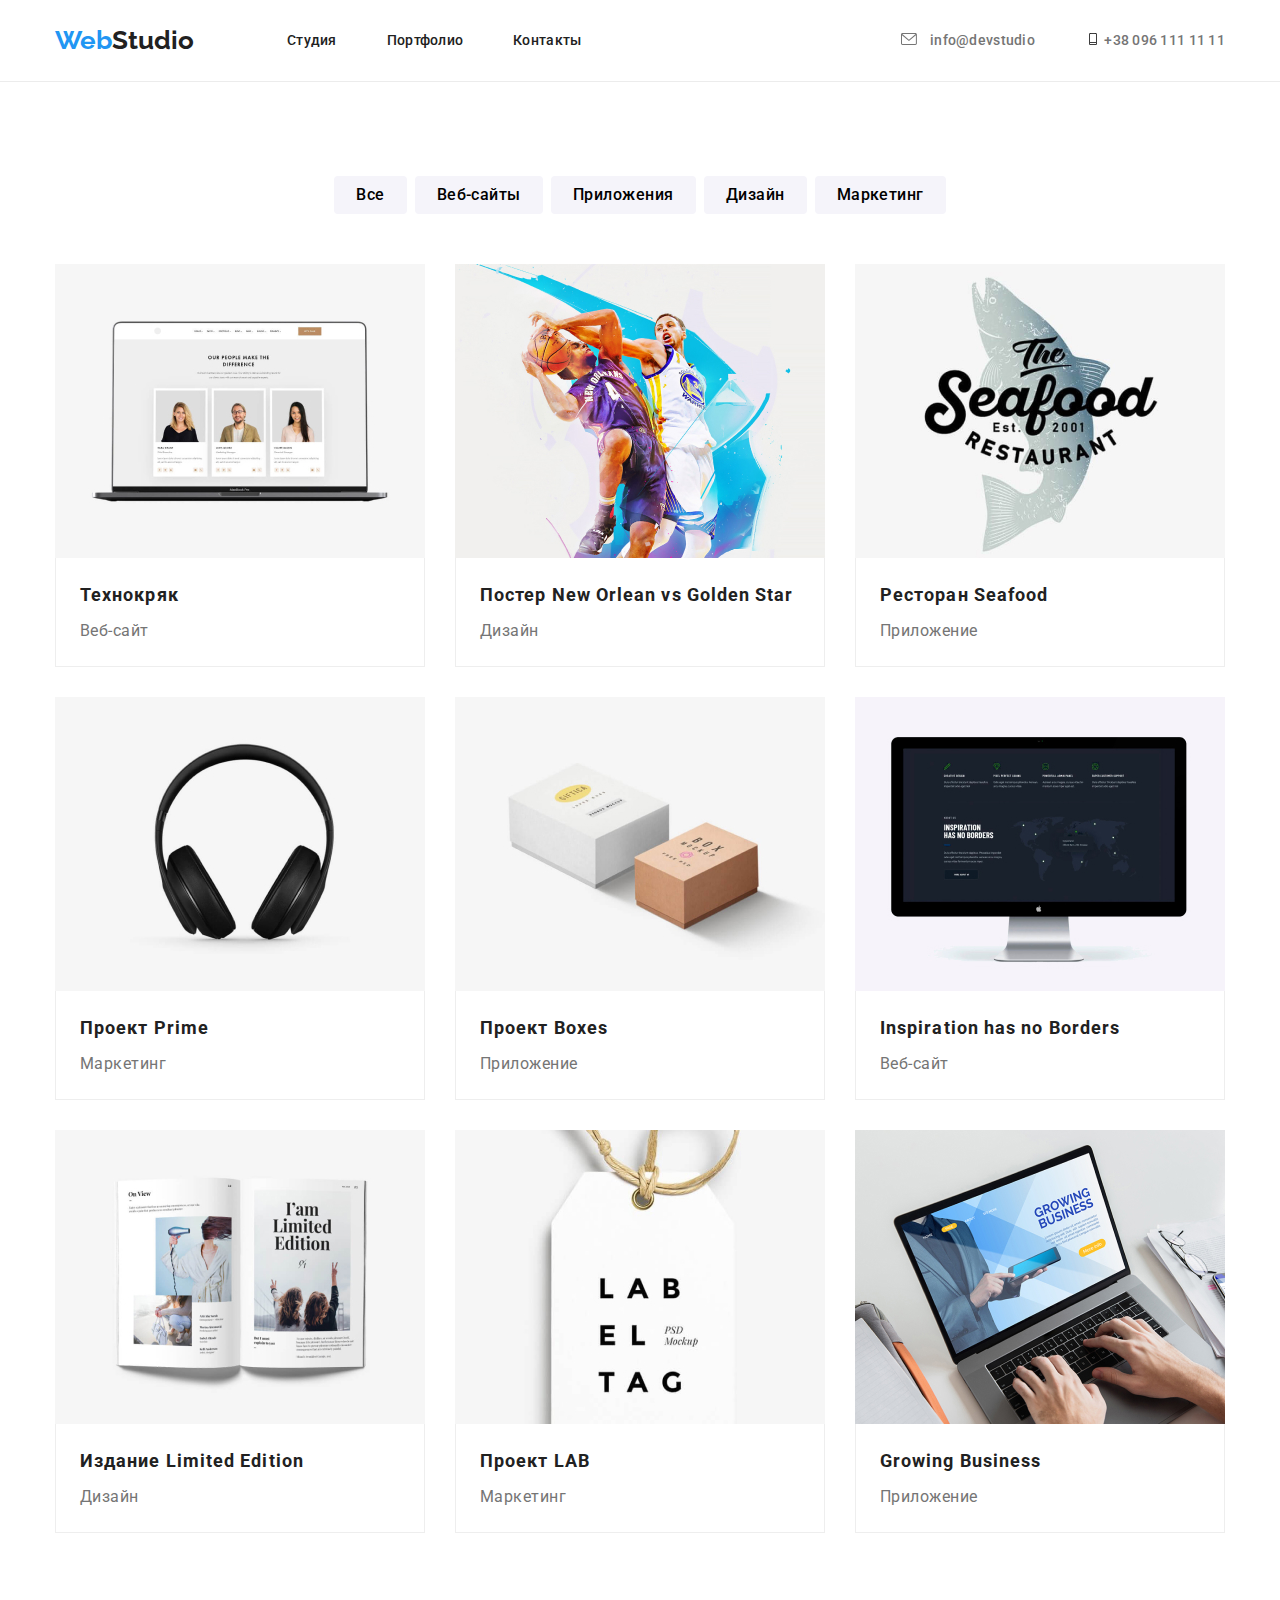
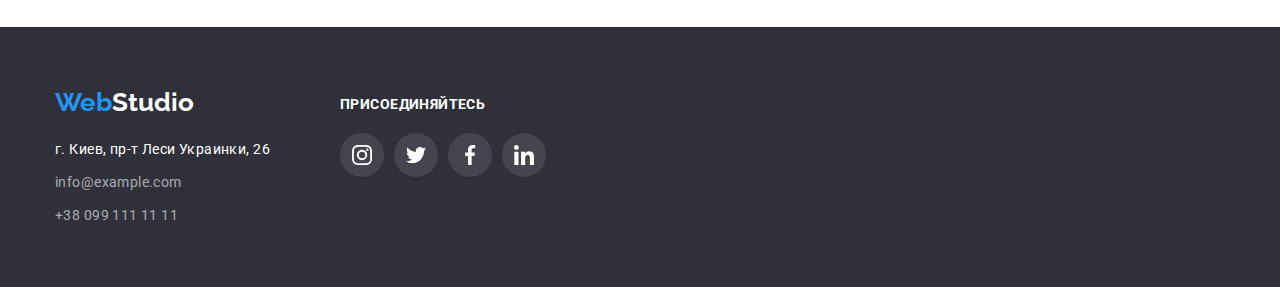
==== portfolio.html @ 3fc8c056 "work5" ====
<!DOCTYPE html>
<html lang="ru">
<head>
    <meta charset="UTF-8">
    <meta http-equiv="X-UA-Compatible" content="IE=edge">
    <meta name="viewport" content="width=device-width, initial-scale=1.0">
    <title>Document</title>
    <link rel="stylesheet" href="./css/modern-normalize.css">
    <link rel="stylesheet" href="./css/styles.css">
    <link href="https://fonts.googleapis.com/css2?family=Raleway:wght@700&family=Roboto:wght@400;500;700;900&display=swap"
        rel="stylesheet">
</head>
<body style="background: #E5E5E5;">
    <!-- Header -->
<header class="header">
    <div class="container auth-div">
        <nav class="auth-nav">
            <a class="webstudio text-decor" href=""><span class="web">Web</span>Studio</a>
            <ul class="site-ul">
                <li><a class="link-li text-decor" href="./index.html">Студия</a></li>
                <li><a class="link-li text-decor" href="./portfolio.html">Портфолио</a></li>
                <li><a class="link-li text-decor" href="">Контакты</a></li>
            </ul>
        </nav>
        <ul class="site-ul-li">
            <li>
                <a class="link text-decor" href="#"> <svg class="envelope" width="16" height="12">
                        <use href="./images/icons.svg#icon-envelope-hover">
                        </use>
                    </svg> info@devstudio</a>
            </li>
            <li>
                <a class="link text-decor" href="#"> <svg class="smarthone" width="16" height="12">
                        <use href="./images/icons.svg#icon-Vector"></use>
                    </svg> +38 096 111 11 11</a>
            </li>
        </ul>
    </div>
</header>
<!-- Main -->
    <main>
        <section class="section" style="background-color:#FFFFFF;">
            <div class="container">
                <ul class="btn-ul">
                    <li>
                        <button class="btn-li" type="button">Все</button>
                    </li>
                    <li>
                        <button class="btn-li" type="button">Веб-сайты</button>
                    </li>
                    <li>
                        <button class="btn-li" type="button">Приложения</button>
                    </li>
                    <li>
                        <button class="btn-li" type="button">Дизайн</button>
                    </li>
                    <li>
                        <button class="btn-li" type="button">Маркетинг</button>
                    </li>
                </ul>
                <h1 class="projects">Проекти</h1>
                <ul class="images">
                    <li class="images-link">
                        <a class="cards" href="">
                            <img class="img-item" src="./images/img8.jpg" width="370" alt="Веб-сайт">
                            <div class="div-title">
                                <h2 class="title">Технокряк</h2>
                                <p class="title-p">Веб-сайт</p>
                            </div>
                        </a>
                    </li>
                    <li class="images-link">
                        <a class="cards" href="">
                                                    <img class="img-item" src="./images/img9.jpg" width="370" alt="Постер New Orlean vs Golden Star">
                                                    <div class="div-title">
                                                        <h2 class="title">Постер New Orlean vs Golden Star</h2>
                                                        <p class="title-p">Дизайн</p>
                                                    </div>
                        </a>
                    </li>
                    <li class="images-link">
                        <a class="cards" href="">
                                                    <img class="img-item" src="./images/img10.jpg" width="370" alt="Ресторан Seafood">
                                                    <div class="div-title">
                                                        <h2 class="title">Ресторан Seafood</h2>
                                                        <p class="title-p">Приложение</p>
                                                    </div>
                        </a>
                    </li>
                    <li class="images-link">
                        <a class="cards" href="">
                                                    <img class="img-item" src="./images/img11.jpg" width="370" alt="наушники">
                                                    <div class="div-title">
                                                        <h2 class="title">Проект Prime</h2>
                                                        <p class="title-p">Маркетинг</p>
                                                    </div>
                        </a>
                    </li>
                    <li class="images-link">
                        <a class="cards" href="">
                                                    <img class="img-item" src="./images/img12.jpg" width="370" alt="две коробки">
                                                    <div class="div-title">
                                                        <h2 class="title">Проект Boxes</h2>
                                                        <p class="title-p">Приложение</p>
                                                    </div>
                        </a>
                    </li>
                    <li class="images-link">
                        <a class="cards" href="">
                                                    <img class="img-item" src="./images/img13.jpg" width="370" alt="монитор">
                                                    <div class="div-title">
                                                        <h2 class="title">Inspiration has no Borders</h2>
                                                        <p class="title-p">Веб-сайт</p>
                                                    </div>
                        </a>
                    </li>
                    <li class="images-link">
                        <a class="cards" href="">
                                                    <img class="img-item" src="./images/img14.jpg" width="370" alt="журнал">
                                                    <div class="div-title">
                                                        <h2 class="title">Издание Limited Edition</h2>
                                                        <p class="title-p">Дизайн</p>
                                                    </div>
                        </a>
                    </li>
                    <li class="images-link">
                        <a class="cards" href="">
                                                    <img class="img-item" src="./images/img15.jpg" width="370" alt="єтикетка">
                                                    <div class="div-title">
                                                        <h2 class="title">Проект LAB</h2>
                                                        <p class="title-p">Маркетинг</p>
                                                    </div>
                        </a>
                    </li>
                    <li class="images-link">
                        <a class="cards" href="">
                                                    <img class="img-item" src="./images/img16.jpg" width="370" alt="Приложение Growing Business">
                                                    <div class="div-title">
                                                        <h2 class="title">Growing Business</h2>
                                                        <p class="title-p">Приложение</p>
                                                    </div>
                        </a>
                    </li>
                </ul>
            </div>
        </section>
    </main>
    <!-- Footer -->
    <footer>
        <div class="container footers">
            <div class="footer-addres">
                <a class="webstudio-footer text-decor" href=""><span class="web">Web</span>Studio</a>
                <address class="address text-decor">г. Киев, пр-т Леси Украинки, 26</address>
                <ul class="email-link">
                    <li><a class="email text-decor" href="">info@example.com</a></li>
                    <li><a class="email text-decor" href="">+38 099 111 11 11</a></li>
                </ul>
            </div>
            <div class="footer-icons">
                <p class="footer-p">присоединяйтесь</p>
                <ul class="footer-icons-ul">
                    <li><a class="footer-icons-a" href="">
                            <svg class="footer-icon-item" width="20" height="20">
                                <use href="./images/icons.svg#icon-instagram-2"></use>
                            </svg>
                        </a></li>
                    <li><a class="footer-icons-a" href="">
                            <svg class="footer-icon-item" width="20" height="20">
                                <use href="./images/icons.svg#icon-twitter-1"></use>
                            </svg>
                        </a></li>
                    <li><a class="footer-icons-a" href="">
                            <svg class="footer-icon-item" width="20" height="20">
                                <use href="./images/icons.svg#icon-facebook-1"></use>
                            </svg>
                        </a></li>
                    <li><a class="footer-icons-a" href="">
                            <svg class="footer-icon-item" width="20" height="20">
                                <use href="./images/icons.svg#icon-linkedin-1"></use>
                            </svg>
                        </a></li>
                </ul>
            </div>
        </div>
    </footer>
</body>
</html>
---- css/styles.css ----
body {
    background-color: #FFFFFF;
    font-family: 'Roboto';
    color: #212121;
    font-weight: 400;
}
h1, h2, h3, ul, p {
        margin: 0;
        padding: 0;
}
ul {
    list-style: none;
}
.text-decor {
    text-decoration: none;
}
/* Header */
.header {
    background: #FFFFFF;
    border-bottom: 1px solid #ECECEC;
}
.auth-div {
        display: flex;
        align-items: center;
}
.auth-nav {
        display: flex;
        align-items: center;

}
.webstudio {
        font-family:'Raleway';
        font-weight: 700;
        font-size: 26px;
        line-height: 1.19;
        color: #212121;
        display: block;
        padding-top: 25px;
        padding-bottom: 25px;
}
.web {
    color:#2196F3;
}
.site-nav {
        display: flex;
        margin-right: 50px;
}
 .site-nav li:not(:last-child) {
        margin-right: 50px;
 }
 .site-ul {
        display: flex;
        margin-left: 93px;
 }
 .site-ul-li {
        display: flex;
        margin-left: auto;
 }
.site-ul li:not(:last-child) {
        margin-right: 50px;
}
.site-ul-li li:not(:last-child) {
        margin-right: 50px;
}

.link-li{
        font-weight: 500;
        font-size: 14px;
        line-height: 1.14;
        letter-spacing: 0.02em;
        color: #212121;
        padding-top: 32px;
        padding-bottom: 32px;
}
.link {
        font-weight: 500;
        font-size: 14px;
        line-height: 1.14;
        letter-spacing: 0.02em;
        color: #757575;
        padding-top: 32px;
        padding-bottom: 32px;
}

.link-li:hover, .link-li:focus {
    color: #2196F3;
}

.link:hover .smarthone , .link:focus .smarthone {
        fill: #2196F3;
}
.envelope {
        margin-right: 10px;
        fill: #757575;
}
.link:hover .envelope,
.link:focus .envelope {
        fill: #2196F3;
}
.link:hover, .link:focus {
        color: #2196F3;
}
/* Main */
.container {
        width: 1200px;
        margin-left: auto;
        margin-right: auto;
        padding-left: 15px;
        padding-right: 15px;
}

.section {
        padding-top: 94px;
        padding-bottom: 94px;
}

  /* < !-- Рішення --> */
.hero {
        text-align: center;
        background-color: rgba(47, 48, 58, 0.4);
        padding-top: 200px;
        padding-bottom: 200px;
        margin-left: auto;
        margin-right: auto;
        max-width: 1600px;
        height: 600px;
        box-shadow: 0px 4px 4px rgba(0, 0, 0, 0.25);
        background-image:
        linear-gradient(to right, rgba(47, 48, 58, 0.4), rgba(47, 48, 58, 0.4)), 
        url(../images/Img17.jpg);
        background-position: center;
        background-size: cover;
        background-repeat: no-repeat;
        
}
.decision {
        font-weight: 900;
        font-size: 44px;
        line-height: 1.36;
            letter-spacing: 0.06em;
            text-transform: uppercase;
            color: #FFFFFF; 
            margin-top: 0;
            margin-bottom: 30px;
}

.btn {
        display: inline-block;
        font-weight: 700;
        font-size: 16px;
        line-height: 1.88;
            text-align: center;
            letter-spacing: 0.06em;
            color: #FFFFFF;
            background-color: #2196F3;
            border: none;
            cursor: pointer;
            min-width: 200px;
            height: 50px;
            padding: 10px 32px;
}
.backdrop.is-hidden {
        visibility: hidden;
        opacity: 0;
        pointer-events: none;
}
.modal {
        background-color: #FFFFFF;
        width: 528px;
        height: 581px;
        position: absolute;
        left: 31%;
        top: 32%;
}
.btn-modal {
        width: 30px;
        height: 30px;
        position: absolute;
        top: 0;
        right: 0;
}
/* < !-- Увага,
пунктуальність,
планування та сучасні технології --> */

.section-tehnologi {
        padding-bottom: 0;
}
.job {
        display: flex;
}
.job li:not(:last-child) {
        margin-right: 30px;
}
.job-li {
        width: 270px;
}
.div-tehnologi {
        background-color: #F5F4FA;
        width: 270px;
        height: 120px;
        border-radius: 4px;
        margin-bottom: 30px;
                justify-content: center;
                        align-items: center;
                        display: flex;
}

.menu {
        font-weight: 700;
        font-size: 14px;
        line-height: 1.14;
        letter-spacing: 0.03em;
        text-transform: uppercase;
        color: #212121;
        margin-bottom: 10px;
}
.submenu {
        font-size: 14px;
        line-height: 1.71;
        letter-spacing: 0.03em;
        color: #757575;
}
  /* < !-- Чим ми займаємось --> */
.work {
        font-weight: 700;
        font-size: 36px;
        line-height: 1.17;
        text-align: center;
        letter-spacing: 0.03em;
        color: #212121;
        margin-bottom: 50px;
}
.work-ul {
        display: flex;
}
.work-ul li:not(:last-child) {
        margin-right: 30px;
}
 /* < !-- Команда --> */
.team {
        font-weight: 700;
        font-size: 36px;
        line-height: 1.17;
        text-align: center;
        letter-spacing: 0.03em;
        color: #212121;
        margin-bottom: 50px;
} 
 .team-ul {
        display: flex;
 }
 .team-ul li:not(:last-child) {
        margin-right: 30px;
 }
 .team-li {
        border-radius: 0px 0px 4px 4px;
        background: #FFFFFF;
        box-shadow: 0px 1px 3px rgba(0, 0, 0, 0.12), 0px 1px 1px rgba(0, 0, 0, 0.14), 0px 2px 1px rgba(0, 0, 0, 0.2);
 }
.icon-ul {
        display: flex;
        padding: 16px 32px 30px 32px;
}
.icon-ul li:not(:last-child) {
        margin-right: 10px;
}
.icon-link {
        width: 44px;
        height: 44px;
        border-radius: 50%;
         border: none;
         display: flex;
         align-items: center;
         justify-content: center;
}
.icon-link:hover, .icon-link:focus {
        background-color: #2196F3;
}
.icon-item {
        fill: #AFB1B8;
        width: 20px;
        height: 20px;
}
.icon-link:hover .icon-item,
.icon-link:focus .icon-item {
        fill: #FFFFFF;
}
.member {
        font-weight: 500;
        font-size: 16px;
        line-height: 1.19;
        text-align: center;
        letter-spacing: 0.03em;
        color: #212121;
}
.kind {
        font-size: 16px;
        line-height: 1.19;
        text-align: center;
        letter-spacing: 0.03em;
        color: #757575;
        margin-top: 10px;
}
.div-p {
        padding-top: 30px;
}
/* Clients */
.clients {
        font-weight: 700;
                font-size: 36px;
                line-height: 1.17;
                text-align: center;
                letter-spacing: 0.03em;
                color: #212121;
}
.clients-ul {
        display: flex;
        margin-top: 50px;
}
.clients-ul li:not(:last-child) {
        margin-right: 30px;
}
.clients-a {
        border: 1px solid #AFB1B8;
        border-radius: 4px;
        width: 170px;
        height: 92px;
        display: flex;
        align-items: center;
        justify-content: center;
}

.logo:hover, .logo:focus {
        fill: #2196F3;
}
.clients-a:hover .logo,
.clients-a:focus .logo {
        fill: #2196F3;
}
.clients-a:hover, .clients-a:focus {
        border: 1px solid #2196F3;
}

.logo {
        fill: #AFB1B8;
}

/* Footer */
.footers {
        display: flex;
}
.footer-icons {
        margin-top: 10px;
        margin-left: 70px;
}
.footer-p {
        color: #FFFFFF;
        font-style: normal;
font-weight: 700;
font-size: 14px;
line-height: 1.14;
letter-spacing: 0.03em;
text-transform: uppercase;
}
.footer-icons-ul {
        display: flex;
        margin-top: 20px;
}
.footer-icons-ul li:not(:last-child) {
        margin-right: 10px;
}
.footer-icons-a {
        width: 44px;
        height: 44px;
        border-radius: 50%;
         border: none;
         display: flex;
         align-items: center;
         justify-content: center;
        background: rgba(255, 255, 255, 0.1);
}
.footer-icons-a:hover, .footer-icons-a:focus {
        background-color: #2196F3;
}
.footer-icon-item {
        fill:#FFFFFF;
}
.webstudio-footer {
    font-family: 'Raleway';
        font-weight: 700;
        font-size: 26px;
        line-height: 1.19;
        color: #FFFFFF;
        margin-top: 0px;
        display: inline-block;
}
.address {
        font-style: normal;
        font-size: 14px;
        line-height: 1.71;
        letter-spacing: 0.03em;
        color: #FFFFFF;
        margin-top: 20px;
}

.email {
        font-size: 14px;
        line-height: 1.71;
        letter-spacing: 0.03em;
        color: rgba(255, 255, 255, 0.6);
}
.email:hover, .email:focus {
    color: #2196F3;
}
.email-link li {
        margin-top: 9px;
}
footer {
    background-color: #2F303A;
margin-top: 0;
        margin-bottom: 0;
        padding-top: 60px;
        padding-bottom: 60px;
}

/* Portfolio */
.btn-li {
        font-weight: 500;
        font-size: 16px;
        line-height: 1.63;
        letter-spacing: 0.03em;
        border: none;
        cursor: pointer;
        padding: 6px 22px;
        background-color: #F5F4FA;
        border-radius: 4px;
}
.btn-ul li:not(:last-child) {
        margin-right: 8px;
}
.btn-li:hover, .btn-li:focus {
    background-color: #2196F3;
    color: #FFFFFF;
    box-shadow: 0px 3px 1px rgba(0, 0, 0, 0.1), 0px 1px 2px rgba(0, 0, 0, 0.08), 0px 2px 2px rgba(0, 0, 0, 0.12);
}
.btn-ul {
        display: flex;
        justify-content: center;
        margin-bottom: 50px;
}
.title {
        font-family: 'Roboto';
        font-weight: 700;
        font-size: 18px;
        line-height: 1.88;
        letter-spacing: 0.06em;
        color: #212121;
}
.title-p {
        font-size: 16px;
        line-height: 1.88;
        letter-spacing: 0.03em;
        color: #757575;
        margin-top: 4px;
}
.div-title {
        border-right: 1px solid #EEEEEE;
        border-left: 1px solid #EEEEEE;
        border-bottom: 1px solid #EEEEEE;
        padding: 20px 24px;
}
.projects {
        display: none;
}
.cards {
        display: block;
        text-decoration: none;
}
.cards:hover {
        box-shadow: 0px 1px 1px rgba(0, 0, 0, 0.12), 0px 4px 4px rgba(0, 0, 0, 0.06), 1px 4px 6px rgba(0, 0, 0, 0.16);
}
.images {

        display: flex;
        flex-wrap: wrap;
}
.images-link {
        margin-right: 30px;
        margin-bottom: 30px;
}
.images-link:nth-child(3n) {
        margin-right: 0;
}
.images-link:nth-child(n+6) {
        margin-bottom: 0;
}
.img-item {
        display: block;
}
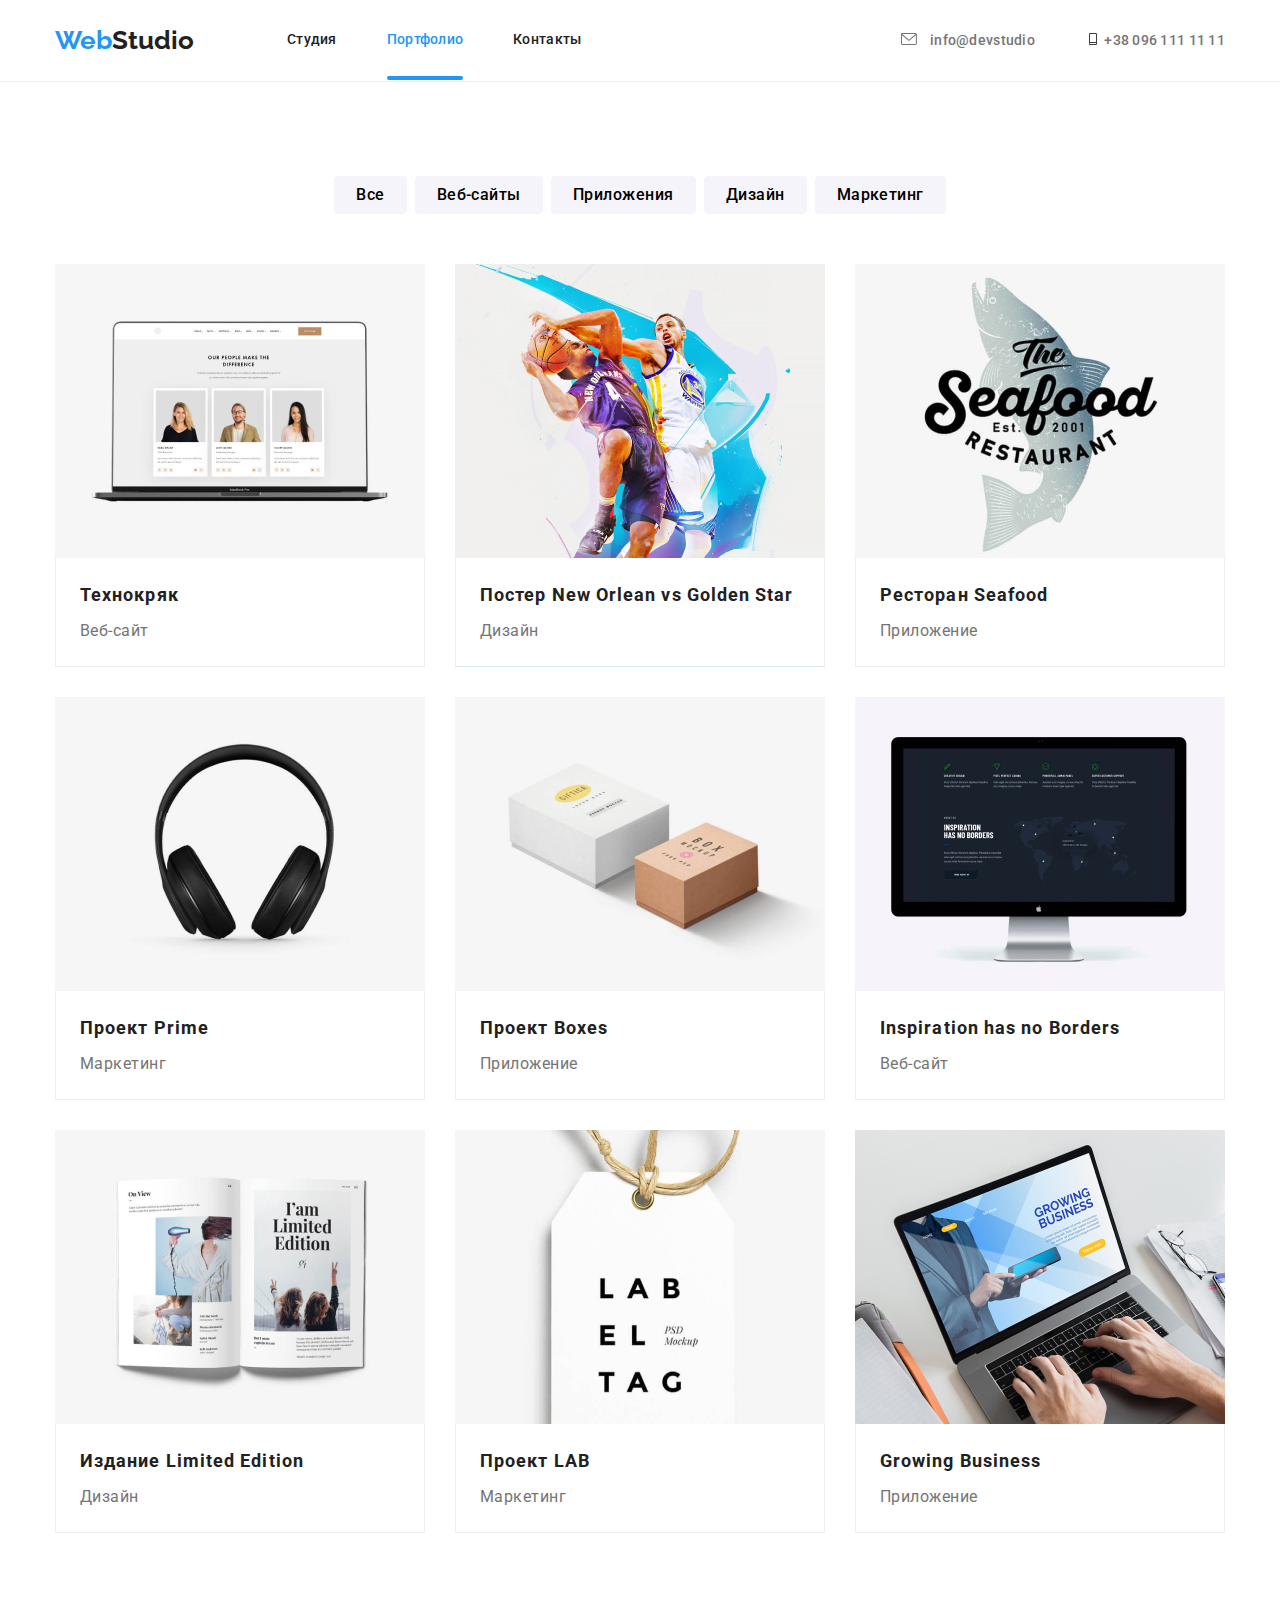
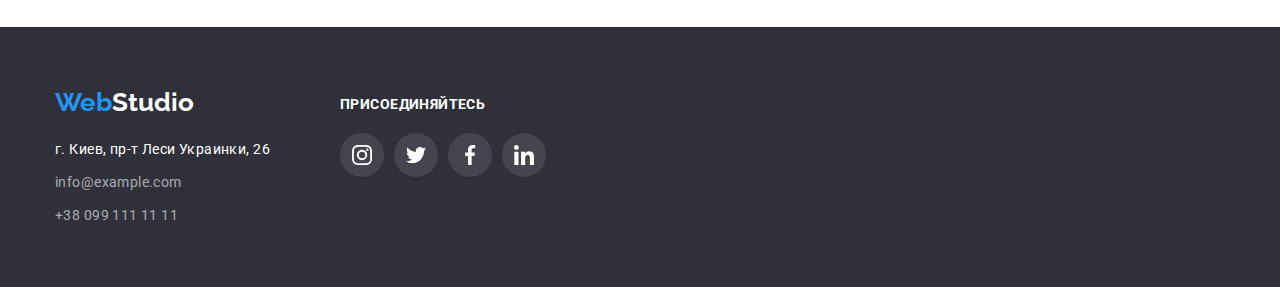
==== commit 0c088bb4: "work5" ====
--- a/portfolio.html
+++ b/portfolio.html
@@ -18,7 +18,7 @@
             <a class="webstudio text-decor" href=""><span class="web">Web</span>Studio</a>
             <ul class="site-ul">
                 <li><a class="link-li text-decor" href="./index.html">Студия</a></li>
-                <li><a class="link-li text-decor" href="./portfolio.html">Портфолио</a></li>
+                <li><a class="link-li text-decor current" href="./portfolio.html">Портфолио</a></li>
                 <li><a class="link-li text-decor" href="">Контакты</a></li>
             </ul>
         </nav>
@@ -71,11 +71,14 @@
                     </li>
                     <li class="images-link">
                         <a class="cards" href="">
-                                                    <img class="img-item" src="./images/img9.jpg" width="370" alt="Постер New Orlean vs Golden Star">
-                                                    <div class="div-title">
-                                                        <h2 class="title">Постер New Orlean vs Golden Star</h2>
-                                                        <p class="title-p">Дизайн</p>
-                                                    </div>
+                            <div class="cards-div">
+                                <img class="img-item" src="./images/img9.jpg" width="370" alt="Постер New Orlean vs Golden Star">
+                                <p class="cards-text">Ресурс предлагает комплексные предложения с разным уровнем функционала и сервисов. Все это позволит посетителю получить исчерпывающие сведения о компании или частном лице.</p>
+                                <div class="div-title">
+                                    <h2 class="title">Постер New Orlean vs Golden Star</h2>
+                                    <p class="title-p">Дизайн</p>
+                                </div>
+                            </div>
                         </a>
                     </li>
                     <li class="images-link">
--- a/css/styles.css
+++ b/css/styles.css
@@ -14,6 +14,9 @@
 .text-decor {
     text-decoration: none;
 }
+img {
+        display: block;
+}
 /* Header */
 .header {
     background: #FFFFFF;
@@ -71,6 +74,9 @@
         color: #212121;
         padding-top: 32px;
         padding-bottom: 32px;
+        display: block;
+                transition: color 250ms cubic-bezier(0.4, 0, 0.2, 1);
+                position: relative;
 }
 .link {
         font-weight: 500;
@@ -88,6 +94,20 @@
 
 .link:hover .smarthone , .link:focus .smarthone {
         fill: #2196F3;
+}
+.current {
+        color: #2196F3;
+}
+.current::after {
+        position: absolute;
+                left: 0;
+                bottom: 0;
+                content: '';
+                display: block;
+                width: 100%;
+                height: 4px;
+                background-color: #2196F3;
+                border-radius: 2px;
 }
 .envelope {
         margin-right: 10px;
@@ -159,26 +179,43 @@
             height: 50px;
             padding: 10px 32px;
 }
+.backdrop {
+        position: fixed;
+        top: 0;
+        bottom: 0;
+        left: 0;
+        right: 0;
+        background-color: rgba(0, 0, 0, 0.2);
+        transition: opacity 250ms cubic-bezier(0.4, 0, 0.2, 1), visibility 250ms cubic-bezier(0.4, 0, 0.2, 1);
+}
 .backdrop.is-hidden {
         visibility: hidden;
         opacity: 0;
         pointer-events: none;
 }
 .modal {
+        border-radius: 4px;
         background-color: #FFFFFF;
         width: 528px;
         height: 581px;
         position: absolute;
-        left: 31%;
-        top: 32%;
+        left: 50%;
+        top: 50%;
+        transform: translate(-50%, -50%);
+        box-shadow: 0px 1px 3px rgba(0, 0, 0, 0.12), 0px 1px 1px rgba(0, 0, 0, 0.14), 0px 2px 1px rgba(0, 0, 0, 0.2);
 }
 .btn-modal {
         width: 30px;
         height: 30px;
         position: absolute;
-        top: 0;
-        right: 0;
-}
+        top: 8px;
+        right: 8px;
+        border-radius: 50%;
+        border-color: rgba(0, 0, 0, 0.1);
+        background-color: #FFFFFF;
+        cursor: pointer;
+}
+
 /* < !-- Увага,
 пунктуальність,
 планування та сучасні технології --> */
@@ -236,6 +273,25 @@
 }
 .work-ul li:not(:last-child) {
         margin-right: 30px;
+}
+.work-li {
+        position: relative;
+}
+
+.work-h {
+        position: absolute;
+        bottom: 0;
+        width: 100%;
+        min-height: 70px;
+        background-color: rgba(47, 48, 58, 0.8);
+        padding-top: 27px;
+        font-weight: 700;
+    font-size: 14px;
+    line-height: 1.14;
+    text-transform: uppercase;
+    display: block;
+    color: #FFFFFF;
+    text-align: center;
 }
  /* < !-- Команда --> */
 .team {
@@ -473,6 +529,10 @@
 .projects {
         display: none;
 }
+.cards-div {
+        position: relative;
+    overflow: hidden;
+}
 .cards {
         display: block;
         text-decoration: none;
@@ -497,4 +557,20 @@
 }
 .img-item {
         display: block;
+}
+.cards-text {
+        display: block;
+        position: absolute;
+    width: 100%;
+    top: 0;
+    bottom: 0;
+    padding: 63px 24px;
+    font-style: normal;
+    font-weight: 400;
+    font-size: 18px;
+    line-height: 1.6;
+    color: var(--footer-text-primary);
+    background-color: rgba(33, 150, 243, 0.9);
+    transition: transform 250ms cubic-bezier(0.4, 0, 0.2, 1);
+    transform: translateY(100%);
 }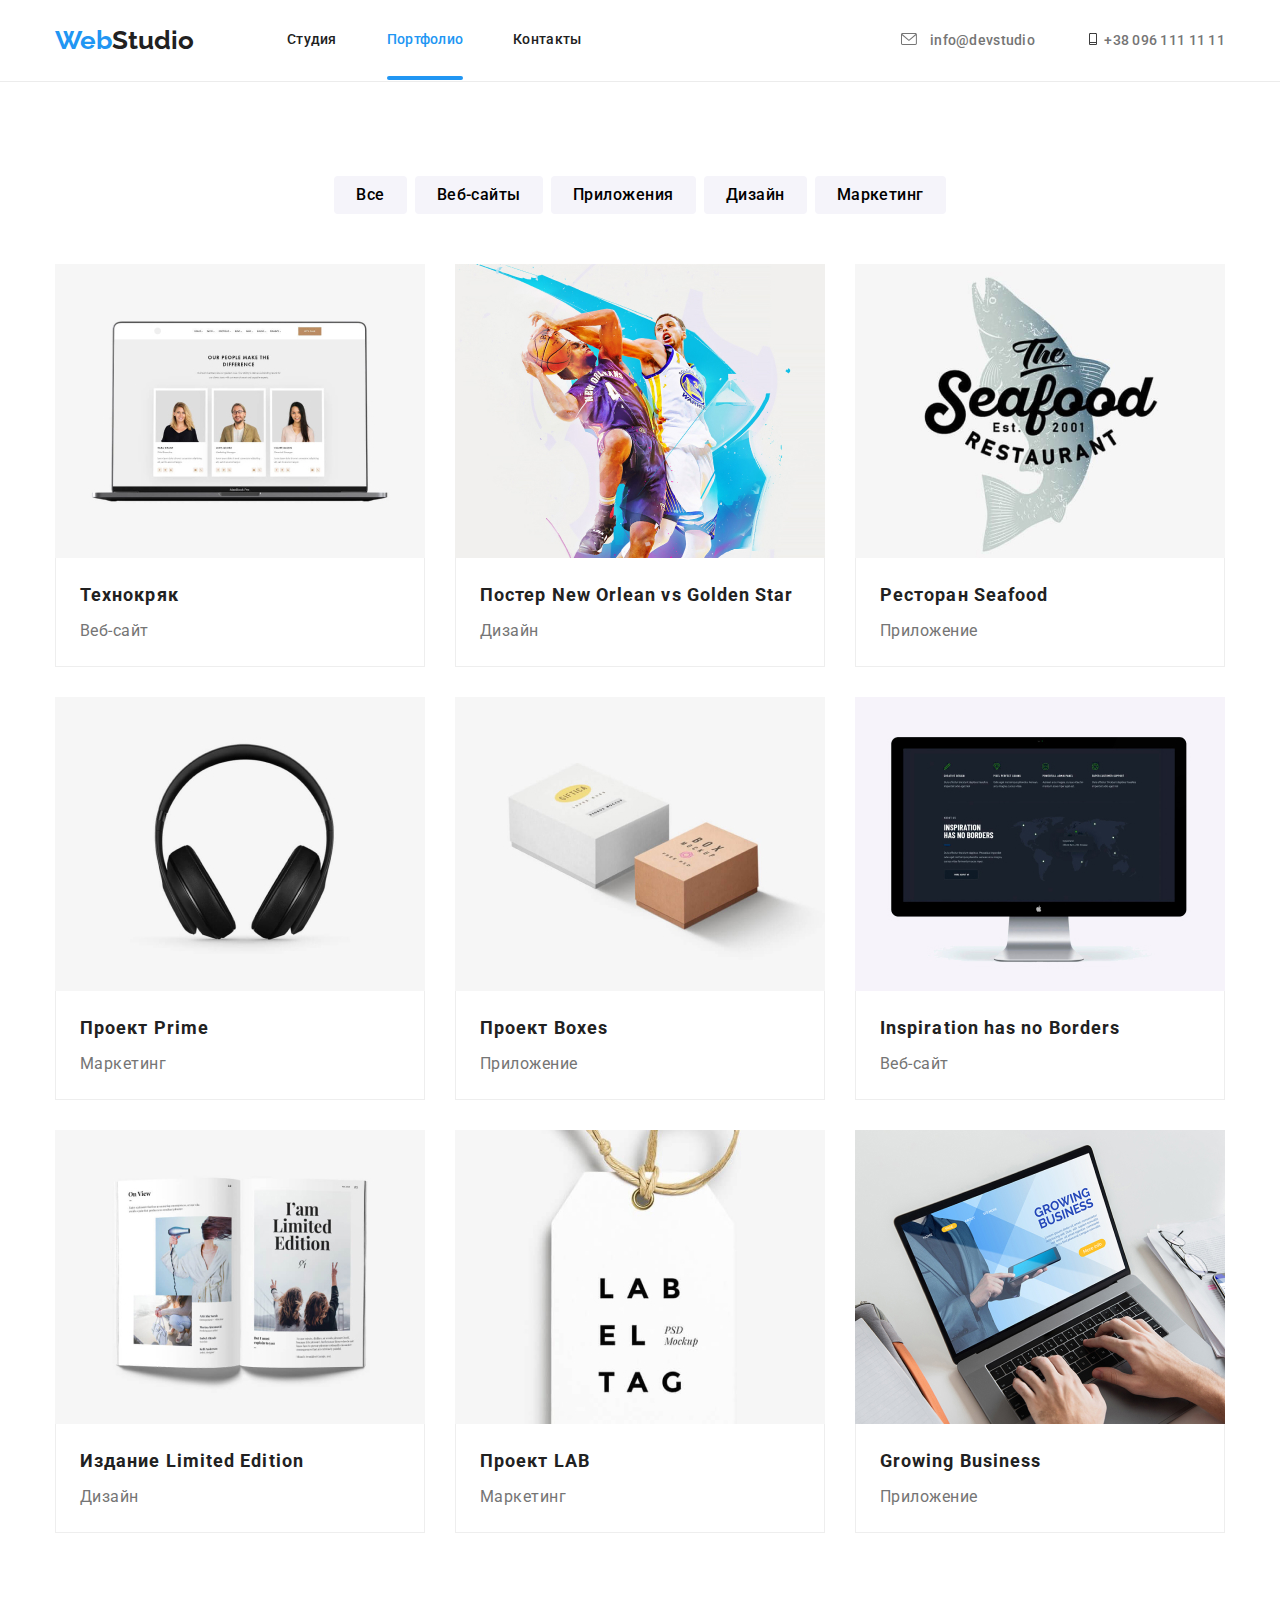
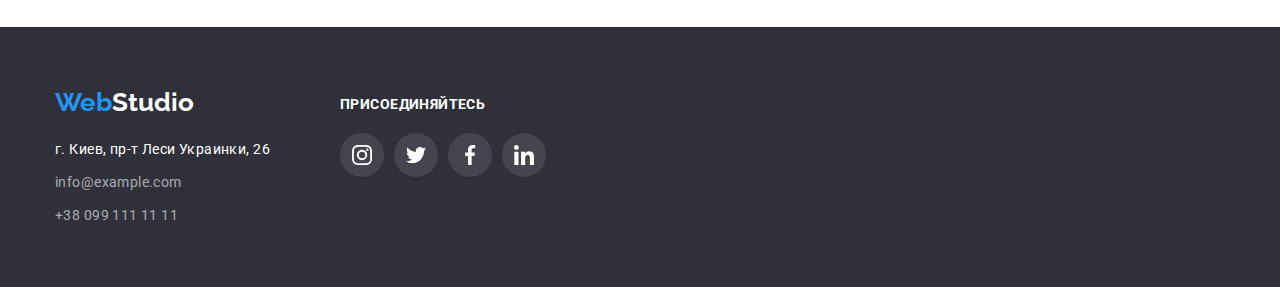
==== commit 6f55127d: "work5" ====
--- a/portfolio.html
+++ b/portfolio.html
@@ -62,7 +62,11 @@
                 <ul class="images">
                     <li class="images-link">
                         <a class="cards" href="">
-                            <img class="img-item" src="./images/img8.jpg" width="370" alt="Веб-сайт">
+                            <div class="div-overlay">
+                                <img class="img-item" src="./images/img8.jpg" width="370" alt="Веб-сайт">
+                                    <p class="cards-text">Ресурс предлагает комплексные предложения с разным уровнем функционала и сервисов. Все это
+                                        позволит посетителю получить исчерпывающие сведения о компании или частном лице.</p>
+                            </div>
                             <div class="div-title">
                                 <h2 class="title">Технокряк</h2>
                                 <p class="title-p">Веб-сайт</p>
@@ -71,19 +75,24 @@
                     </li>
                     <li class="images-link">
                         <a class="cards" href="">
-                            <div class="cards-div">
+                            <div class="div-overlay">
                                 <img class="img-item" src="./images/img9.jpg" width="370" alt="Постер New Orlean vs Golden Star">
-                                <p class="cards-text">Ресурс предлагает комплексные предложения с разным уровнем функционала и сервисов. Все это позволит посетителю получить исчерпывающие сведения о компании или частном лице.</p>
-                                <div class="div-title">
+                                    <p class="cards-text">Ресурс предлагает комплексные предложения с разным уровнем функционала и сервисов. Все это
+                                        позволит посетителю получить исчерпывающие сведения о компании или частном лице.</p>
+                            </div>
+                                  <div class="div-title">
                                     <h2 class="title">Постер New Orlean vs Golden Star</h2>
                                     <p class="title-p">Дизайн</p>
                                 </div>
-                            </div>
-                        </a>
-                    </li>
-                    <li class="images-link">
-                        <a class="cards" href="">
-                                                    <img class="img-item" src="./images/img10.jpg" width="370" alt="Ресторан Seafood">
+                        </a>
+                    </li>
+                    <li class="images-link">
+                        <a class="cards" href="">
+                            <div class="div-overlay">
+                                                    <img src="./images/img10.jpg" width="370" alt="Ресторан Seafood">
+                                        <p class="cards-text">Ресурс предлагает комплексные предложения с разным уровнем функционала и сервисов. Все это
+                                         позволит посетителю получить исчерпывающие сведения о компании или частном лице.</p>
+                                         </div>
                                                     <div class="div-title">
                                                         <h2 class="title">Ресторан Seafood</h2>
                                                         <p class="title-p">Приложение</p>
@@ -92,7 +101,11 @@
                     </li>
                     <li class="images-link">
                         <a class="cards" href="">
-                                                    <img class="img-item" src="./images/img11.jpg" width="370" alt="наушники">
+                            <div class="div-overlay">
+                                                    <img src="./images/img11.jpg" width="370" alt="наушники">
+                                                        <p class="cards-text">Ресурс предлагает комплексные предложения с разным уровнем функционала и сервисов. Все это
+                                                            позволит посетителю получить исчерпывающие сведения о компании или частном лице.</p>
+                                                </div>
                                                     <div class="div-title">
                                                         <h2 class="title">Проект Prime</h2>
                                                         <p class="title-p">Маркетинг</p>
@@ -101,7 +114,11 @@
                     </li>
                     <li class="images-link">
                         <a class="cards" href="">
-                                                    <img class="img-item" src="./images/img12.jpg" width="370" alt="две коробки">
+                            <div class="div-overlay">
+                                                    <img src="./images/img12.jpg" width="370" alt="две коробки">
+                                                        <p class="cards-text">Ресурс предлагает комплексные предложения с разным уровнем функционала и сервисов. Все это
+                                                            позволит посетителю получить исчерпывающие сведения о компании или частном лице.</p>
+                                                </div>
                                                     <div class="div-title">
                                                         <h2 class="title">Проект Boxes</h2>
                                                         <p class="title-p">Приложение</p>
@@ -110,7 +127,11 @@
                     </li>
                     <li class="images-link">
                         <a class="cards" href="">
+                            <div class="div-overlay">
                                                     <img class="img-item" src="./images/img13.jpg" width="370" alt="монитор">
+                                                    <p class="cards-text">Ресурс предлагает комплексные предложения с разным уровнем функционала и сервисов. Все это
+                                                        позволит посетителю получить исчерпывающие сведения о компании или частном лице.</p>
+                                    </div>
                                                     <div class="div-title">
                                                         <h2 class="title">Inspiration has no Borders</h2>
                                                         <p class="title-p">Веб-сайт</p>
@@ -119,7 +140,11 @@
                     </li>
                     <li class="images-link">
                         <a class="cards" href="">
+                            <div class="div-overlay">
                                                     <img class="img-item" src="./images/img14.jpg" width="370" alt="журнал">
+                                                    <p class="cards-text">Ресурс предлагает комплексные предложения с разным уровнем функционала и сервисов. Все это
+                                                        позволит посетителю получить исчерпывающие сведения о компании или частном лице.</p>
+                                     </div>
                                                     <div class="div-title">
                                                         <h2 class="title">Издание Limited Edition</h2>
                                                         <p class="title-p">Дизайн</p>
@@ -128,7 +153,11 @@
                     </li>
                     <li class="images-link">
                         <a class="cards" href="">
+                            <div class="div-overlay">
                                                     <img class="img-item" src="./images/img15.jpg" width="370" alt="єтикетка">
+                                                    <p class="cards-text">Ресурс предлагает комплексные предложения с разным уровнем функционала и сервисов. Все это
+                                                        позволит посетителю получить исчерпывающие сведения о компании или частном лице.</p>
+                                     </div>
                                                     <div class="div-title">
                                                         <h2 class="title">Проект LAB</h2>
                                                         <p class="title-p">Маркетинг</p>
@@ -137,7 +166,11 @@
                     </li>
                     <li class="images-link">
                         <a class="cards" href="">
+                            <div class="div-overlay">
                                                     <img class="img-item" src="./images/img16.jpg" width="370" alt="Приложение Growing Business">
+                                                    <p class="cards-text">Ресурс предлагает комплексные предложения с разным уровнем функционала и сервисов. Все это
+                                                        позволит посетителю получить исчерпывающие сведения о компании или частном лице.</p>
+                            </div>
                                                     <div class="div-title">
                                                         <h2 class="title">Growing Business</h2>
                                                         <p class="title-p">Приложение</p>
--- a/css/styles.css
+++ b/css/styles.css
@@ -188,10 +188,13 @@
         background-color: rgba(0, 0, 0, 0.2);
         transition: opacity 250ms cubic-bezier(0.4, 0, 0.2, 1), visibility 250ms cubic-bezier(0.4, 0, 0.2, 1);
 }
-.backdrop.is-hidden {
+.is-hidden {
         visibility: hidden;
         opacity: 0;
         pointer-events: none;
+}
+.backdrop.is-hidden .modal {
+        transform: scale(2);
 }
 .modal {
         border-radius: 4px;
@@ -201,7 +204,8 @@
         position: absolute;
         left: 50%;
         top: 50%;
-        transform: translate(-50%, -50%);
+        transform: translate(-50%, -50%) scale(1);
+                transition: transform 250ms cubic-bezier(0.4, 0, 0.2, 1);
         box-shadow: 0px 1px 3px rgba(0, 0, 0, 0.12), 0px 1px 1px rgba(0, 0, 0, 0.14), 0px 2px 1px rgba(0, 0, 0, 0.2);
 }
 .btn-modal {
@@ -529,19 +533,19 @@
 .projects {
         display: none;
 }
-.cards-div {
-        position: relative;
-    overflow: hidden;
-}
+
 .cards {
         display: block;
         text-decoration: none;
-}
-.cards:hover {
+        transition: box-shadow 250ms cubic-bezier(0.4, 0, 0.2, 1);
+}
+.cards:hover  {
         box-shadow: 0px 1px 1px rgba(0, 0, 0, 0.12), 0px 4px 4px rgba(0, 0, 0, 0.06), 1px 4px 6px rgba(0, 0, 0, 0.16);
 }
+.cards:hover .cards-text {
+        transform: translateY(0);
+}
 .images {
-
         display: flex;
         flex-wrap: wrap;
 }
@@ -555,8 +559,9 @@
 .images-link:nth-child(n+6) {
         margin-bottom: 0;
 }
-.img-item {
-        display: block;
+.div-overlay {
+        position: relative;
+        overflow: hidden;
 }
 .cards-text {
         display: block;
@@ -569,8 +574,8 @@
     font-weight: 400;
     font-size: 18px;
     line-height: 1.6;
-    color: var(--footer-text-primary);
+    color: #FFFFFF;
     background-color: rgba(33, 150, 243, 0.9);
-    transition: transform 250ms cubic-bezier(0.4, 0, 0.2, 1);
     transform: translateY(100%);
+ transition: transform 250ms cubic-bezier(0.4, 0, 0.2, 1);
 }